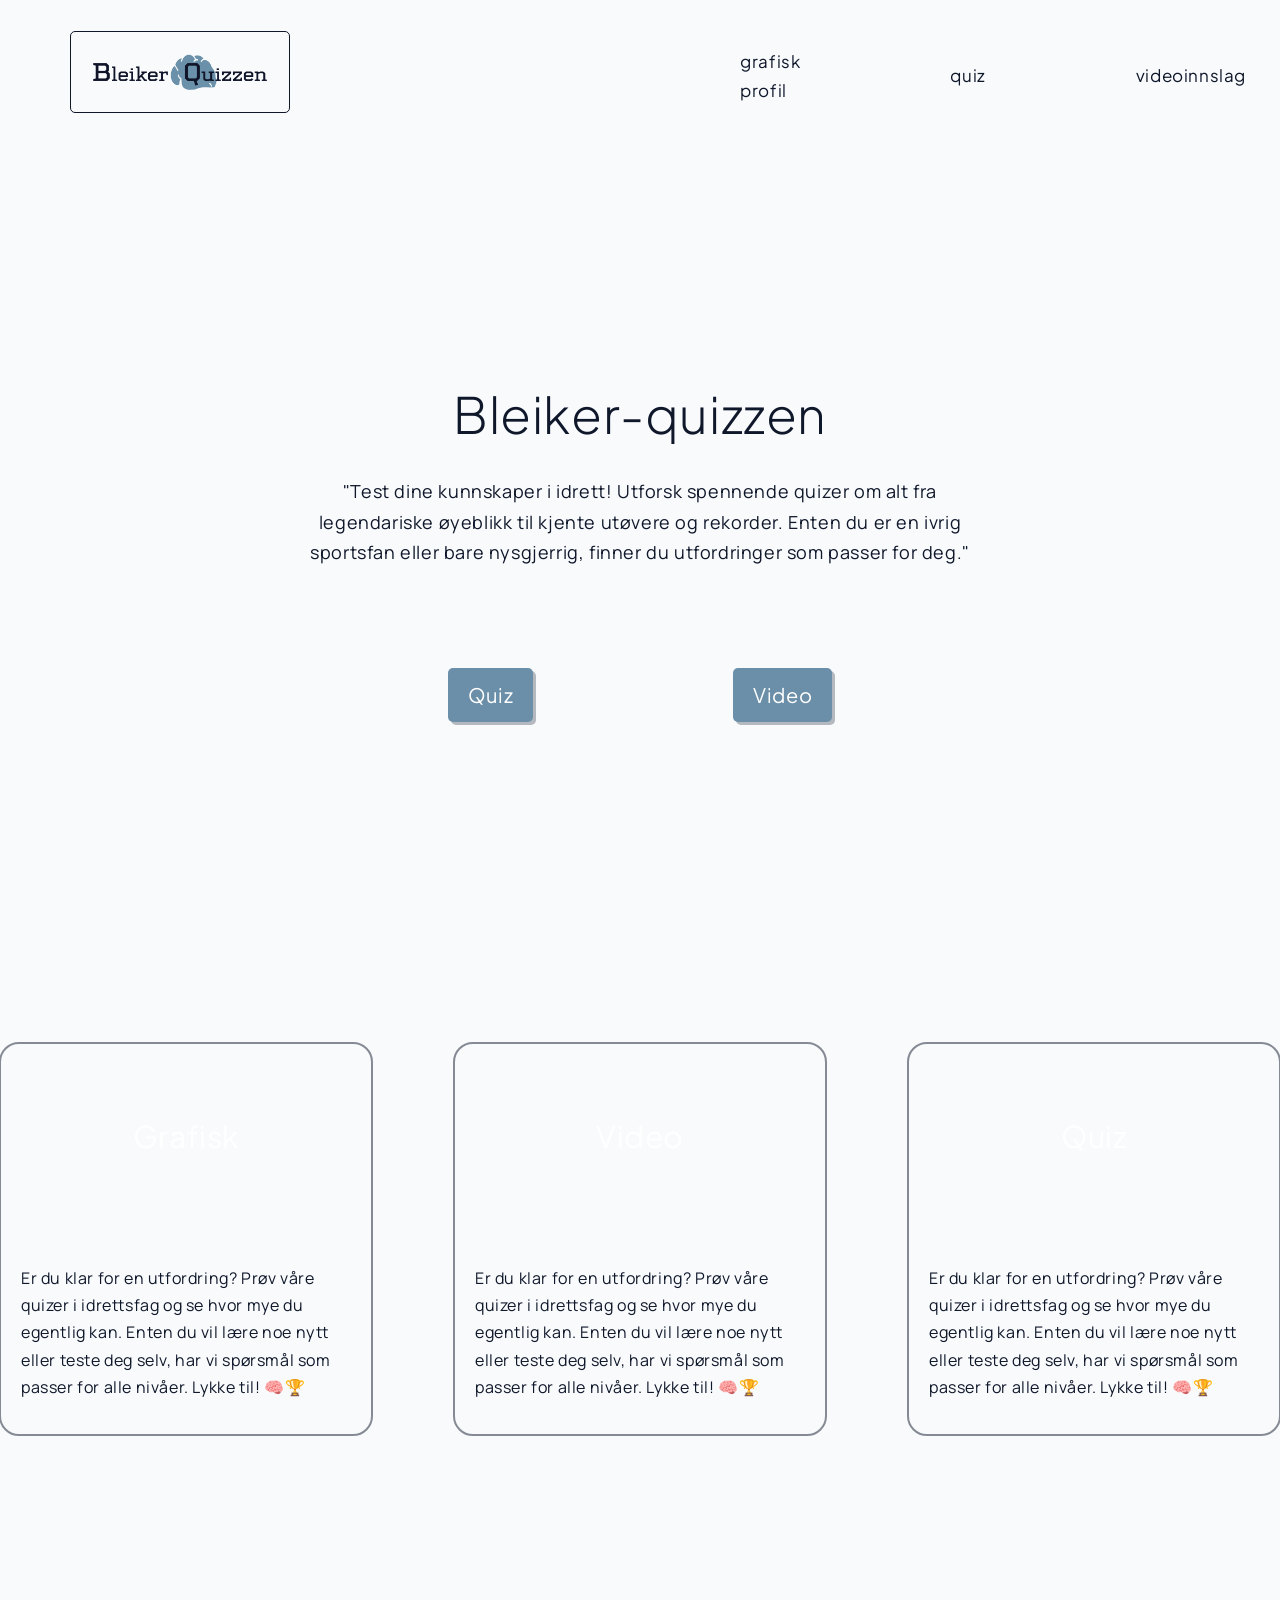
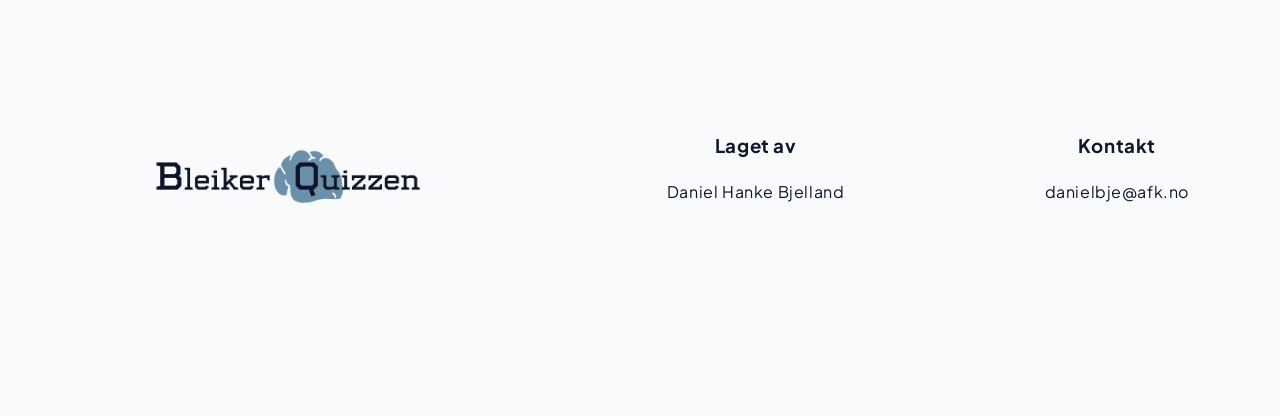
==== index.html @ eb02c9ad "Satt ogg grafisk-profil siden, og stylet den nødvendig. Jeg har også oppdatert img mappen, og lagt t" ====
<html lang="nb">
<head>
    <meta charset="UTF-8">
    <meta name="viewport" content="width=device-width, initial-scale=1.0">
    <title>Landingpage</title>
    <link rel="stylesheet" href="./css/main.css">
</head>
<body>

    <!-- nav bar start -->
    <nav>
        <ul>
            <li> <a href="./index.html"> <img id="nav_logo" src="./img/logo/3x/Vanlig@3x.png" alt="Logoen"> </a></li>
            <li><a href="./html/grafisk_profil.html">grafisk profil</a></li>
            <li><a href="./html/quiz.html">quiz</a></li>
            <li><a href="./html/videoinnslag.html">videoinnslag</a></li>
            <li><a href="./html/annonse.html">annonser</a></li>
        </ul>
    </nav>
    <!-- nav bar slutt -->
    

    <div class="ladning_wrapper_1">
        <h1 id="landing_overksrift">Bleiker-quizzen</h1>
        <h2 id="landing_ingress">"Test dine kunnskaper i idrett! Utforsk spennende quizer om alt fra legendariske øyeblikk til kjente utøvere og rekorder. Enten du er en ivrig sportsfan eller bare nysgjerrig, finner du utfordringer som passer for deg."</h2>
    </div>

    <div class="button_omradet">
        <a class="landing_button" >Quiz</a>
        <a class="landing_button" >Video</a>
    </div>

    <!-- section start -->
    <div class="section-wrapper1">
        <a href="./html/grafisk_profil.html">
            <div class="section-wrapper2">
                <div class="section-wrapper_video"> <p>Grafisk</p> </div>
                <div class="section-wrapper_text"><p>Er du klar for en utfordring? Prøv våre quizer i idrettsfag og se hvor mye du egentlig kan. Enten du vil lære noe nytt eller teste deg selv, har vi spørsmål som passer for alle nivåer. Lykke til! 🧠🏆</p></div>
                <!-- <a id="section-a" href="./html/quiz.html">Ta quizen!</a> -->
            </div>
        </a>

        <a href="./html/videoinnslag.html">
            <div class="section-wrapper2">
                <div class="section-wrapper_video"> <p>Video</p> </div>
                <div class="section-wrapper_text"><p>Er du klar for en utfordring? Prøv våre quizer i idrettsfag og se hvor mye du egentlig kan. Enten du vil lære noe nytt eller teste deg selv, har vi spørsmål som passer for alle nivåer. Lykke til! 🧠🏆</p></div>
                <!-- <a id="section-a" href="./html/quiz.html">Ta quizen!</a> -->
            </div>
        </a>

        <a href="./html/quiz.html">
            <div class="section-wrapper2">
                <div class="section-wrapper_video"> <p>Quiz</p> </div>
                <div class="section-wrapper_text"><p>Er du klar for en utfordring? Prøv våre quizer i idrettsfag og se hvor mye du egentlig kan. Enten du vil lære noe nytt eller teste deg selv, har vi spørsmål som passer for alle nivåer. Lykke til! 🧠🏆</p></div>
                <!-- <a id="section-a" href="./html/quiz.html">Ta quizen!</a> -->
            </div>
        </a>

    </div>
    <!-- section slutt -->


    <!-- foother start -->
    <footer>
        <div class="footer_logo"><img src="./img/logo/3x/Vanlig@3x.png" alt=""></div>
        <div class="footer_text-wrapper">
            <div class="footer_text">
                <h3 class="foother_label">Laget av</h3>
                <p class="foother_brødtekst">Daniel Hanke Bjelland</p>
            </div>
            <div class="footer_text">
                <h3 class="foother_label" >Kontakt</h3>
                <!-- <p>danielbje@afk.no</p> -->
                 <a class="foother_brødtekst" href="mailto:danielbje@afk.no">danielbje@afk.no</a>
            </div>
        </div>
    </footer>
    <!-- foother slutt -->

</body>
</html>
---- css/main.css ----
body{
    margin: 0px;
    background-color: #F8FAFC;
    color: #0F172A;
    font-family: manrope;
    letter-spacing: 0.6px;
    line-height: 1.7;
    font-weight: 400;
}

a {
    text-decoration: none;
    color: #0F172A;
}

/* Nav bar start */
nav {
    width: 100%;
    /* padding-left: 70px; */
    padding: 15px 0px 15px 70px;
    font-family:Plus_Jakarta_Sans;
    box-sizing: border-box;
}

nav ul {
    padding: 0px;
    list-style: none;
    display: flex;
    align-items: center; 
    gap: 150px;
}

nav ul li a {
    text-decoration: none;
    color: #0F172A;
    font-size: 17px;
}

#nav_logo {
    margin-right: 300px;
    height: 60px;
    padding: 10px;
    border: 1px solid #0F172A;
    border-radius: 5px;
}
/* Nav bar slutt */


/* Landingpage start */
#landing_overksrift {
    font-family: Plus_Jakarta_Sans;
    font-size: 50px;
    font-weight: 300;
    margin: 0px 0px 20px 0px;    
    /* color: #0F172A; */
}

.ladning_wrapper_1 {
    width: 100%;
    display: flex;
    justify-content: center;
    align-items: center;
    margin-top: 220px;
    flex-direction: column;
}

#landing_ingress {
    max-width: 700px;
    display: flex;
    justify-content: center;
    font-size: 18px;
    margin: 0px;
    text-align: center;
    line-height: 1.5;
    font-family: manrope;
    letter-spacing: 0.6px;
    line-height: 1.7;
    font-weight: 400;
}

.button_omradet{
    width: 100%;
    display: flex;
    justify-content: center;
    gap: 200px;
    margin-top: 100px;
}

.landing_button {
    /* background-color: #9F1239; */
    background-color: #6B8FA8;
    font-size: 20px;
    border: 0px;
    padding: 10px 20px;
    border-radius: 5px;
    color: white;
    box-shadow: 3px 3px #0f172a4a;
    cursor: pointer;
    font-family: Plus_Jakarta_Sans;
    /* font-weight: 400; */
}

#laning_pil {
    position: absolute;

}

.section-wrapper1 {
    width: 100%;
    display: flex;
    justify-content: center;
    margin-top: 320px;
    gap: 80px;
}

.section-wrapper2 {
    /* background-color: rgba(255, 255, 0, 0.425); */
    width: 370px;
    height: 370px;
    border: 2px solid #0f172a7e;
    border-radius: 20px;
    padding-bottom: 20px;
}

.section-wrapper_video {
    background-image: url("https://evofitness.no/wp-content/uploads/2023/11/F411F28C-8081-4F5B-943C-420838EF9522_1_201_a-768x512.jpeg");
    background-size: cover;
    display: flex;
    justify-content: center;
    align-items: center;
    width: 100%;
    height: 50%;
    border-top-left-radius: 20px;
    border-top-right-radius: 20px;
    color: white;
    font-size: 30px;
    font-family: Plus_Jakarta_Sans;
    /* font-weight: 400; */
}

.section-wrapper_text {
    padding: 20px;
}

#section-video {
    width: 100%;
    border-top-left-radius: 20px;
    border-top-right-radius: 20px;
}

#section-a {
    text-decoration: none;
    display: flex;
    width: 60%;
    justify-content: center;
    justify-self: center;
    background-color: #6B8FA8;
    color: white;
    font-size: 20px;
    padding: 5px 0px;
    border-radius: 2px;
}
/* Landingpage slutt */


/* Footer start */
footer {
    margin-top: 100px;
    width: 100%;
    /* height: 500px; */
    height: 480px;
    display: flex;
    font-family: Plus_Jakarta_Sans;
}

.footer_logo {
    width: 45%;
    display: flex;
    justify-content: center;
    align-items: center;
}

.footer_logo img {
    width: 300px;
}

.footer_text-wrapper {
    width: 55%;
    display: flex;
    justify-content: center;
    align-items: center;
    gap: 200px;
}

.footer_text {
    display: flex;
    flex-direction: column;
    align-items: center;
}

.foother_label {
    margin: 0px;
    /* font-weight: 500; */
}

.foother_brødtekst {
    margin: 16px 0px;
    font-weight: 400;
}
/* Footer slutt */

/* Quiz page start */
.page_wrapper_1{
    width: 100%;
    height: 576px;
    display: flex;
    flex-direction: column;
    align-items: center;
    margin-top: 80px;
}

#quiz-registrer_wrapper1, .quiz-omradet_wrapper {
    padding: 20px;
    border: 2px solid rgba(0, 0, 0, 0.3);
    border-radius: 20px;
}

#quiz-registrer_wrapper1 {
    display: flex;
    align-items: center;
    /* flex-direction: column; */
    /* font-size: 30px; */
    /* row-gap: 20px; */
    gap: 20px;
}


#label_navn {
    font-size: 20px;
}

#input_navn {
    width: 200px;
    height: 50px;
    border: 1px solid #0F172A;
    border-radius: 5px;
}

#register_button {
    /* margin-left: 40px; */
    background-color: #6B8FA8;
    font-size: 20px;
    border: 0px;
    padding: 10px 20px;
    border-radius: 5px;
    color: white;
    box-shadow: 3px 3px #0f172a4a;
    cursor: pointer;
    font-family: Plus_Jakarta_Sans;
}

.quiz-omradet_wrapper {
    width: 700px;
    /* background-color: rgba(0, 0, 255, 0.347); */
    /* display: flex; */
    /* align-items: center; */
    justify-content: center;
    display: none;
    /* border: 1px solid black; */
}

#quiz-omradet {
    display: flex;
    flex-direction: column;
    align-items: center;
    justify-content: center;
}

#sprøsmål {
    font-weight: 200;
}

#quiz_buttonOmradet {
    /* display: flex; */
    /* width: 100%; */
    /* height: 100%; */
    /* flex-direction: column; */
    /* gap: 20px; */
    display: grid;
    /* grid-template-columns: 1fr 1fr; */
    grid-template-columns: 300px 300px; /* fast bredde */
    grid-auto-rows: 1fr;
    gap: 20px;
    justify-content: center; /* sentrer grid */
}

#quiz_buttonOmradet button {
    width: 100%;
    height: 100%;
    background-color: #6B8FA8;
    color: #F8FAFC;
    font-family: manrope;
    font-size: 20px;
    font-weight: 400;
    border: none;
    padding: 10px 30px;
    border-radius: 5px;
}

.svar_riktig {
    background-color: green !important;
}

.svar_feil {
    background-color: red !important;
}

.nesteKnapp {
    background-color: #6B8FA8;
    color: #F8FAFC;
    font-family: manrope;
    font-size: 20px;
    font-weight: 400;
    border: none;
    padding: 10px 30px;
    border-radius: 5px;
}

#sammendrag {
    display: none;
    flex-direction: column;
}
/* Quiz page slutt */


/* Grafisk profil page start */
.grafisk_profil_wrappee_1 {
    width: 100%;
    display: flex;
    flex-direction: column;
    align-items: center;
    margin-top: 80px;
}

#grafisk_intro {
    margin: 0px;
}

.designmanual_wrapper {
    width: 100%;
    display: flex;
    flex-direction: column;
    align-items: center;
    row-gap: 200px;
    margin-top: 250px;
}

.designmanual_wrapper2 {
    /* height: 60px; */
    width: 80%;
    /* background-color: rgba(0, 0, 255, 0.397); */
    display: flex;
}

.designmanual_tema {
    width: 20%;
    /* height: 100%; */
    /* background-color: green; */
    display: flex;
    align-items: center;
    justify-content: center;
}

.designmanual_innhold {
    width: 75%;
    display: flex;
    justify-content: space-evenly;
}

.font_tekst {
    display: flex;
    flex-direction: column;
    align-items: center;
}

.font_tekst p{
    margin: 0px;
}

#font_logo {
    font-family: Centrifuge;
    font-size: 23px;
    font-weight: 500;
}

#font_plus_jakarta_sans {
    font-family: Plus_Jakarta_Sans;
    font-size: 23px;
    font-weight: 500;
}

#font_manrope {
    font-size: 23px;
    font-weight: 500;
}

.farger {
    /* width: 40px; */
    display: flex;
    flex-direction: column;
    row-gap: 10px;
    align-items: center;
}

#farge_1 {
    background-color: #F8FAFC;
    border: 1px dashed black;
    width: 100px;
    height: 100px;
}

#farge_2 {
    background-color: #0F172A;
    width: 100px;
    height: 100px;
}

#farge_3 {
    background-color: #6B8FA8;
    width: 100px;
    height: 100px;
}

.farger_tekst {
    display: flex;
    flex-direction: column;
    align-items: center;
}

.farger_tekst p {
    margin: 0px;
}

#logo_vanlig {
    width: 200px;
    height: 70px;
    background-image: url(../img/logo/1x/Vanlig.png);
    background-size: contain;
    background-position: center;
    background-repeat: no-repeat;
}

#logo_skisse {
    width: 200px;
    height: 70px;
    background-image: url(../img/logo/skisse.png);
    background-size: contain;
    background-position: center;
    background-repeat: no-repeat;
}

#logo_lys_bakgrunnd {
    width: 200px;
    height: 70px;
    background-color: white;
    background-image: url(../img/logo/1x/Lys\ bakgrunn.png);
    background-size: contain;
    background-position: center;
    background-repeat: no-repeat;
}

#logo_mørk_bakgrunnd {
    width: 200px;
    height: 70px;
    background-color: black;
    background-image: url(../img/logo/1x/Mørk\ bakgrunn.png);
    background-size: contain;
    background-position: center;
    background-repeat: no-repeat;
}

.logoer_tekst {
    display: flex;
    justify-content: center;
}

.logoer_tekst p {
    margin: 0px;
}

#designmanual_pdf {
    width: 700px;

}
/* Grafisk profil page slutt */

/* Fonter start */
@font-face {
    font-family: mukta-medium;
    src: url(../font/mukta/Mukta-Medium.ttf);
}

@font-face {
    font-family: exo_2;
    src: url(../font/exo_2/static/Exo2-Thin.ttf);
}

@font-face {
    font-family: Plus_Jakarta_Sans;
    src: url(../font/Plus_Jakarta_Sans/PlusJakartaSans-VariableFont_wght.ttf);
}

@font-face {
    font-family: inter;
    src: url(../font/Inter/Inter-VariableFont_opsz\,wght.ttf);
}

@font-face {
    font-family: manrope;
    src: url(../font/Manrope/Manrope-VariableFont_wght.ttf);
}
/* Fonter slutt */
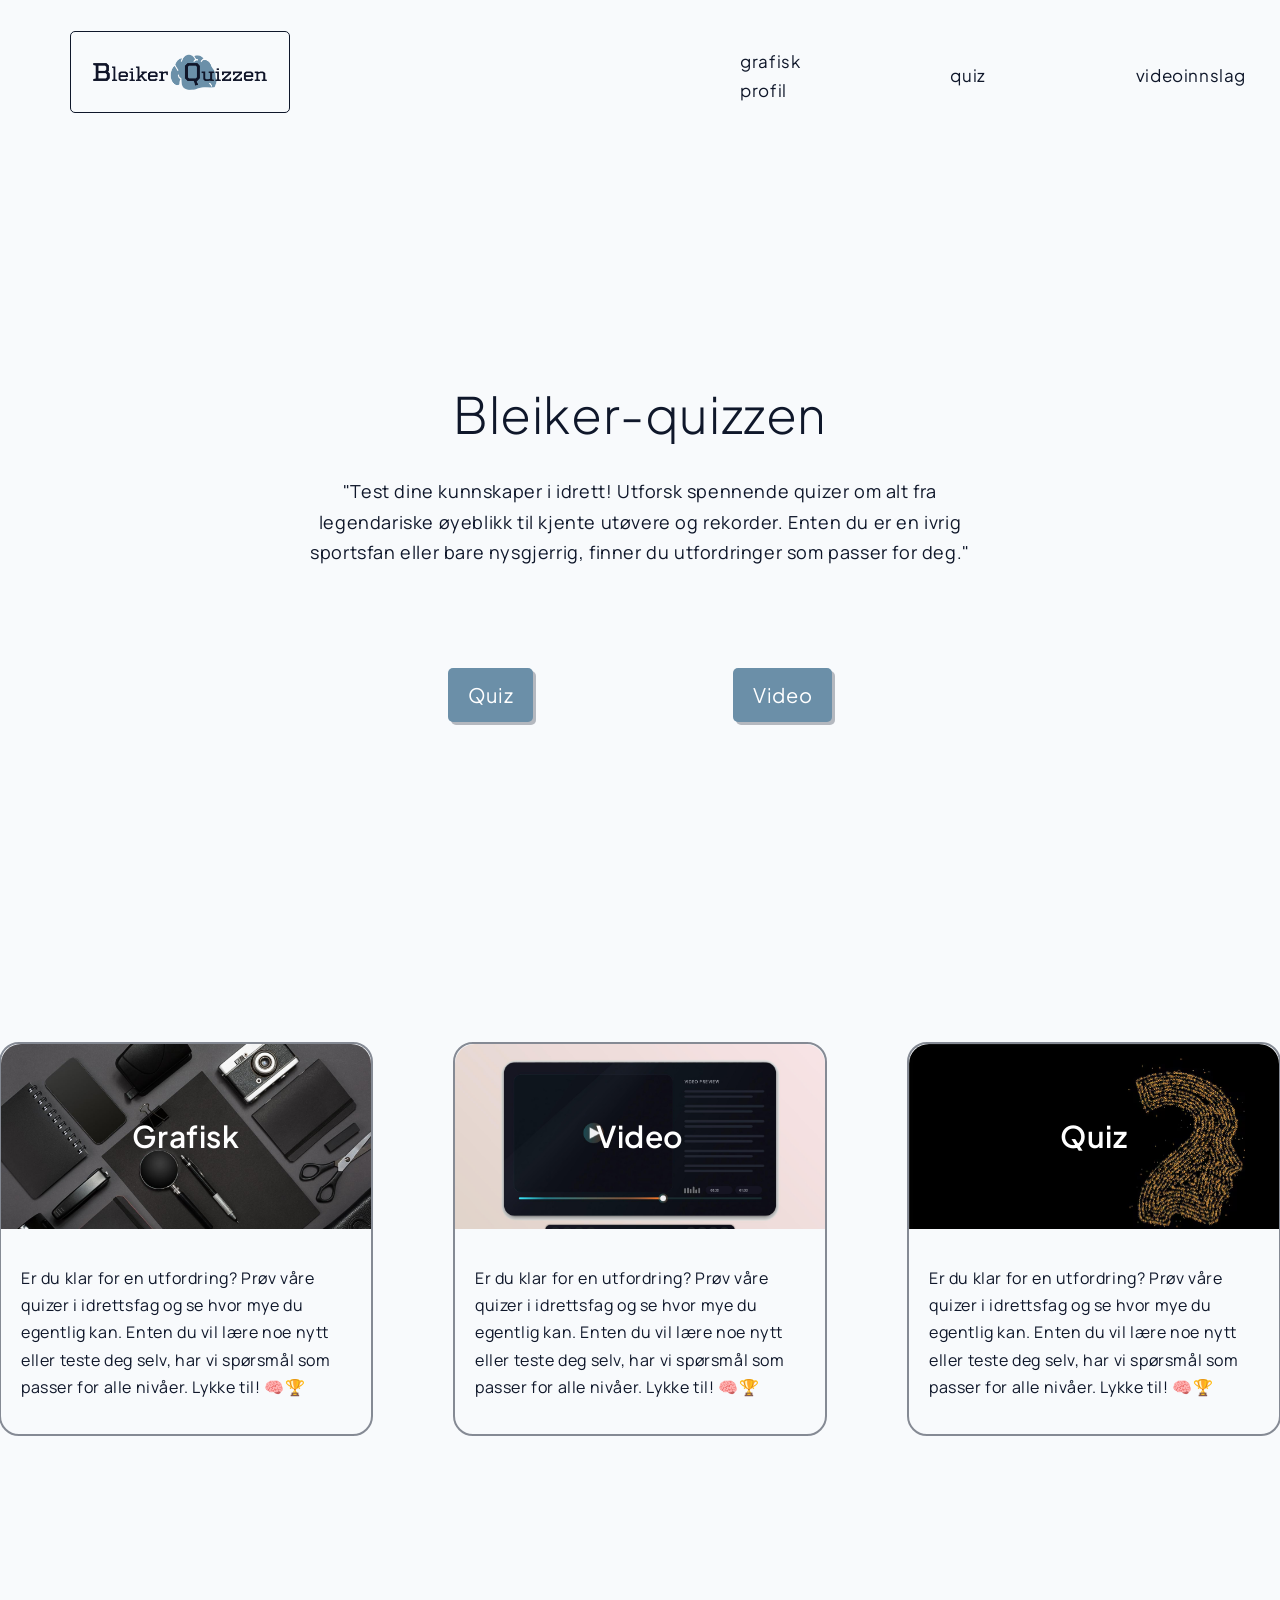
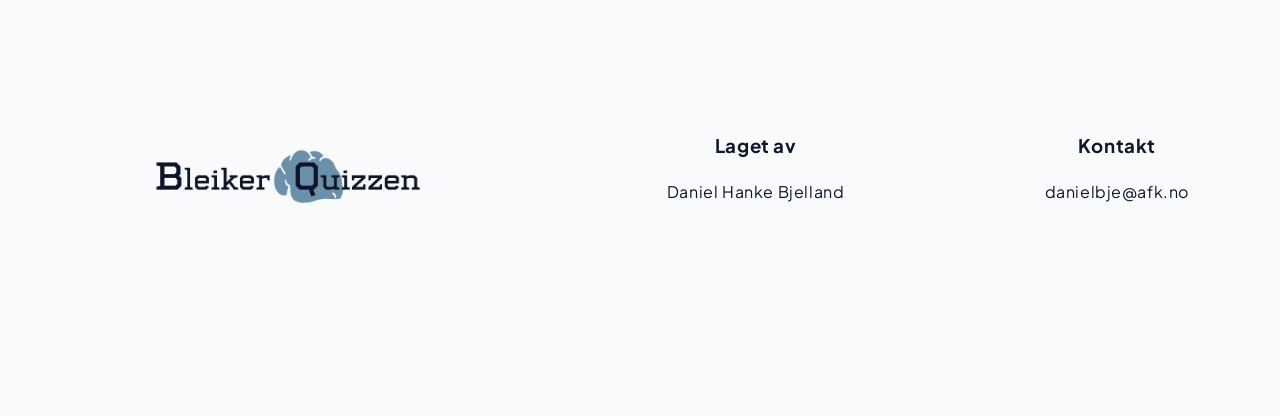
==== commit fc7b999f: "Lag til flere illustrasojonbilder i img mappen, og oppdatert bakgrundsbildene på de forksjellige sec" ====
--- a/index.html
+++ b/index.html
@@ -34,7 +34,7 @@
     <div class="section-wrapper1">
         <a href="./html/grafisk_profil.html">
             <div class="section-wrapper2">
-                <div class="section-wrapper_video"> <p>Grafisk</p> </div>
+                <div id="section-wrapper_grafisk"> <p>Grafisk</p> </div>
                 <div class="section-wrapper_text"><p>Er du klar for en utfordring? Prøv våre quizer i idrettsfag og se hvor mye du egentlig kan. Enten du vil lære noe nytt eller teste deg selv, har vi spørsmål som passer for alle nivåer. Lykke til! 🧠🏆</p></div>
                 <!-- <a id="section-a" href="./html/quiz.html">Ta quizen!</a> -->
             </div>
@@ -42,7 +42,7 @@
 
         <a href="./html/videoinnslag.html">
             <div class="section-wrapper2">
-                <div class="section-wrapper_video"> <p>Video</p> </div>
+                <div id="section-wrapper_video"> <p>Video</p> </div>
                 <div class="section-wrapper_text"><p>Er du klar for en utfordring? Prøv våre quizer i idrettsfag og se hvor mye du egentlig kan. Enten du vil lære noe nytt eller teste deg selv, har vi spørsmål som passer for alle nivåer. Lykke til! 🧠🏆</p></div>
                 <!-- <a id="section-a" href="./html/quiz.html">Ta quizen!</a> -->
             </div>
@@ -50,7 +50,7 @@
 
         <a href="./html/quiz.html">
             <div class="section-wrapper2">
-                <div class="section-wrapper_video"> <p>Quiz</p> </div>
+                <div id="section-wrapper_quiz"> <p>Quiz</p> </div>
                 <div class="section-wrapper_text"><p>Er du klar for en utfordring? Prøv våre quizer i idrettsfag og se hvor mye du egentlig kan. Enten du vil lære noe nytt eller teste deg selv, har vi spørsmål som passer for alle nivåer. Lykke til! 🧠🏆</p></div>
                 <!-- <a id="section-a" href="./html/quiz.html">Ta quizen!</a> -->
             </div>
--- a/css/main.css
+++ b/css/main.css
@@ -122,8 +122,8 @@
     padding-bottom: 20px;
 }
 
-.section-wrapper_video {
-    background-image: url("https://evofitness.no/wp-content/uploads/2023/11/F411F28C-8081-4F5B-943C-420838EF9522_1_201_a-768x512.jpeg");
+#section-wrapper_grafisk {
+    background-image: url("../img/grafisk-profil_illustrasjon.jpeg");
     background-size: cover;
     display: flex;
     justify-content: center;
@@ -135,7 +135,39 @@
     color: white;
     font-size: 30px;
     font-family: Plus_Jakarta_Sans;
-    /* font-weight: 400; */
+    font-weight: 600;
+}
+
+#section-wrapper_video {
+    background-image: url("../img/video_illustrasjon.jpeg");
+    background-size: cover;
+    display: flex;
+    justify-content: center;
+    align-items: center;
+    width: 100%;
+    height: 50%;
+    border-top-left-radius: 20px;
+    border-top-right-radius: 20px;
+    color: white;
+    font-size: 30px;
+    font-family: Plus_Jakarta_Sans;
+    font-weight: 600;
+}
+
+#section-wrapper_quiz {
+    background-image: url("../img/quiz_illustrasjon.avif");
+    background-size: cover;
+    display: flex;
+    justify-content: center;
+    align-items: center;
+    width: 100%;
+    height: 50%;
+    border-top-left-radius: 20px;
+    border-top-right-radius: 20px;
+    color: white;
+    font-size: 30px;
+    font-family: Plus_Jakarta_Sans;
+    font-weight: 600;
 }
 
 .section-wrapper_text {
@@ -494,6 +526,65 @@
 }
 /* Grafisk profil page slutt */
 
+
+/* Videoinnslag page start */
+.videoinnslag_wrapper_1 {
+    width: 100%;
+    display: flex;
+    flex-direction: column;
+    align-items: center;
+    margin-top: 80px;
+}
+
+#videoinnslag_intro {
+    margin: 0px;
+}
+
+.video-wrapper2 {
+    width: 100%;
+    display: flex;
+    justify-content: center;
+    margin-top: 180px;
+    gap: 80px;
+}
+
+.video-wrapper3 {
+    /* background-color: rgba(255, 255, 0, 0.425); */
+    width: 370px;
+    /* height: 370px; */
+    border: 2px solid #0f172a7e;
+    border-radius: 20px;
+    padding-bottom: 20px;
+}
+
+.video-wrapper_video {
+    /* background-image: url("https://evofitness.no/wp-content/uploads/2023/11/F411F28C-8081-4F5B-943C-420838EF9522_1_201_a-768x512.jpeg");
+    background-size: cover; */
+    /* display: flex;
+    justify-content: center;
+    align-items: center;
+    width: 100%;
+    height: 50%;
+    border-top-left-radius: 20px;
+    border-top-right-radius: 20px;
+    color: white;
+    font-size: 30px;
+    font-family: Plus_Jakarta_Sans; */
+    /* font-weight: 400; */
+    /* width: 100%; */
+}
+
+.video-wrapper_text {
+    padding: 20px;
+}
+
+#video-video {
+    width: 100%;
+    border-top-left-radius: 20px;
+    border-top-right-radius: 20px;
+}
+/* Videoinnslag page slutt */
+
 /* Fonter start */
 @font-face {
     font-family: mukta-medium;
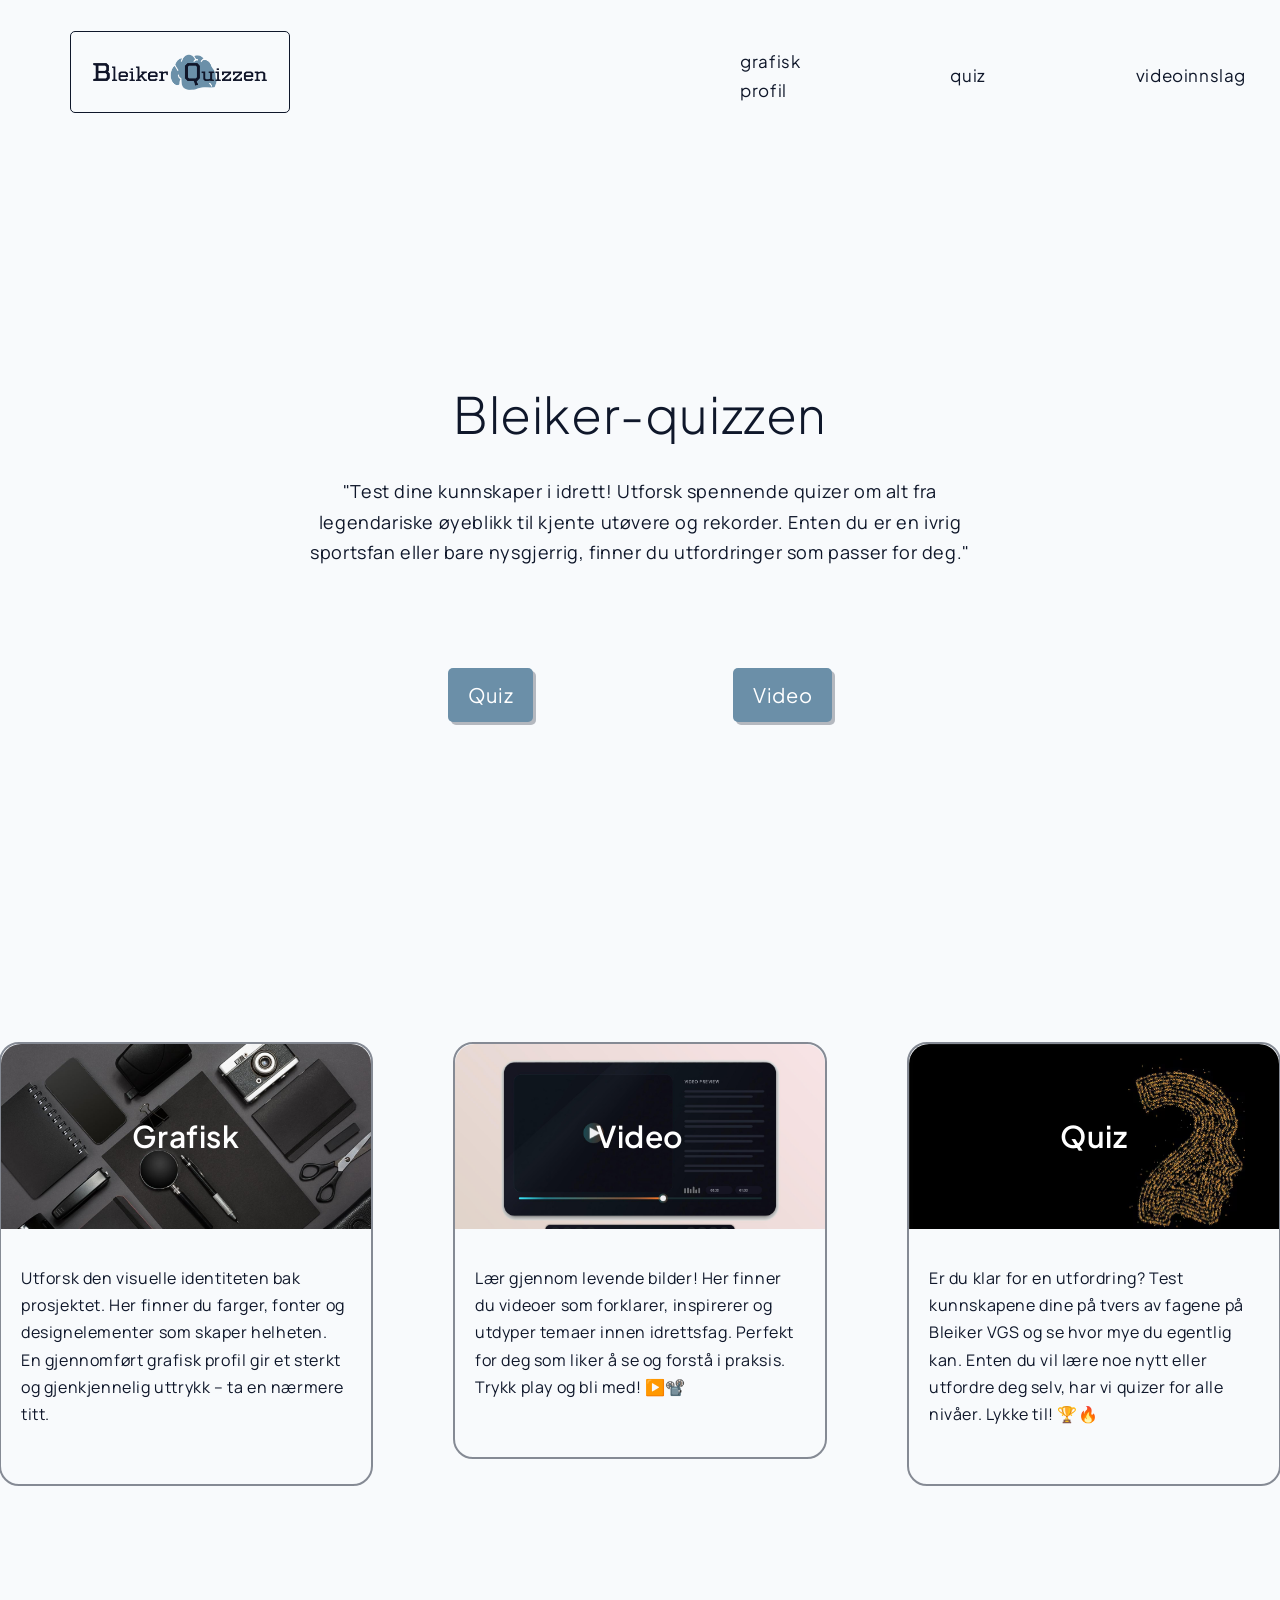
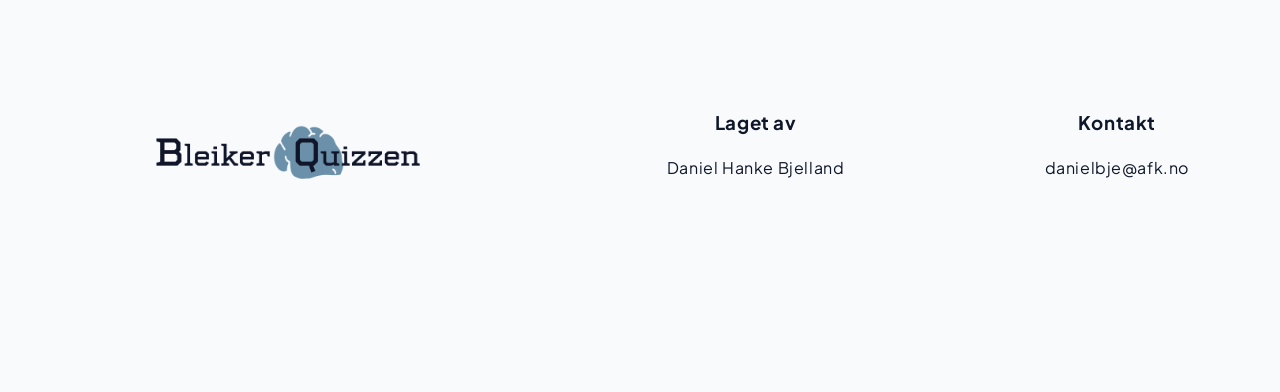
==== commit 3a808c51: "Fikset tekseten på secionen og styldet de rikig på landingpagen." ====
--- a/index.html
+++ b/index.html
@@ -35,7 +35,7 @@
         <a href="./html/grafisk_profil.html">
             <div class="section-wrapper2">
                 <div id="section-wrapper_grafisk"> <p>Grafisk</p> </div>
-                <div class="section-wrapper_text"><p>Er du klar for en utfordring? Prøv våre quizer i idrettsfag og se hvor mye du egentlig kan. Enten du vil lære noe nytt eller teste deg selv, har vi spørsmål som passer for alle nivåer. Lykke til! 🧠🏆</p></div>
+                <div class="section-wrapper_text"><p>Utforsk den visuelle identiteten bak prosjektet. Her finner du farger, fonter og designelementer som skaper helheten. En gjennomført grafisk profil gir et sterkt og gjenkjennelig uttrykk – ta en nærmere titt.</p></div>
                 <!-- <a id="section-a" href="./html/quiz.html">Ta quizen!</a> -->
             </div>
         </a>
@@ -43,7 +43,7 @@
         <a href="./html/videoinnslag.html">
             <div class="section-wrapper2">
                 <div id="section-wrapper_video"> <p>Video</p> </div>
-                <div class="section-wrapper_text"><p>Er du klar for en utfordring? Prøv våre quizer i idrettsfag og se hvor mye du egentlig kan. Enten du vil lære noe nytt eller teste deg selv, har vi spørsmål som passer for alle nivåer. Lykke til! 🧠🏆</p></div>
+                <div class="section-wrapper_text"><p>Lær gjennom levende bilder! Her finner du videoer som forklarer, inspirerer og utdyper temaer innen idrettsfag. Perfekt for deg som liker å se og forstå i praksis. Trykk play og bli med! ▶️📽️</p></div>
                 <!-- <a id="section-a" href="./html/quiz.html">Ta quizen!</a> -->
             </div>
         </a>
@@ -51,7 +51,7 @@
         <a href="./html/quiz.html">
             <div class="section-wrapper2">
                 <div id="section-wrapper_quiz"> <p>Quiz</p> </div>
-                <div class="section-wrapper_text"><p>Er du klar for en utfordring? Prøv våre quizer i idrettsfag og se hvor mye du egentlig kan. Enten du vil lære noe nytt eller teste deg selv, har vi spørsmål som passer for alle nivåer. Lykke til! 🧠🏆</p></div>
+                <div class="section-wrapper_text"><p>Er du klar for en utfordring? Test kunnskapene dine på tvers av fagene på Bleiker VGS og se hvor mye du egentlig kan. Enten du vil lære noe nytt eller utfordre deg selv, har vi quizer for alle nivåer. Lykke til! 🏆🔥</p></div>
                 <!-- <a id="section-a" href="./html/quiz.html">Ta quizen!</a> -->
             </div>
         </a>
--- a/css/main.css
+++ b/css/main.css
@@ -116,7 +116,7 @@
 .section-wrapper2 {
     /* background-color: rgba(255, 255, 0, 0.425); */
     width: 370px;
-    height: 370px;
+    /* height: 370px; */
     border: 2px solid #0f172a7e;
     border-radius: 20px;
     padding-bottom: 20px;
@@ -174,10 +174,8 @@
     padding: 20px;
 }
 
-#section-video {
-    width: 100%;
-    border-top-left-radius: 20px;
-    border-top-right-radius: 20px;
+.section-wrapper_text {
+    padding: 20px;
 }
 
 #section-a {
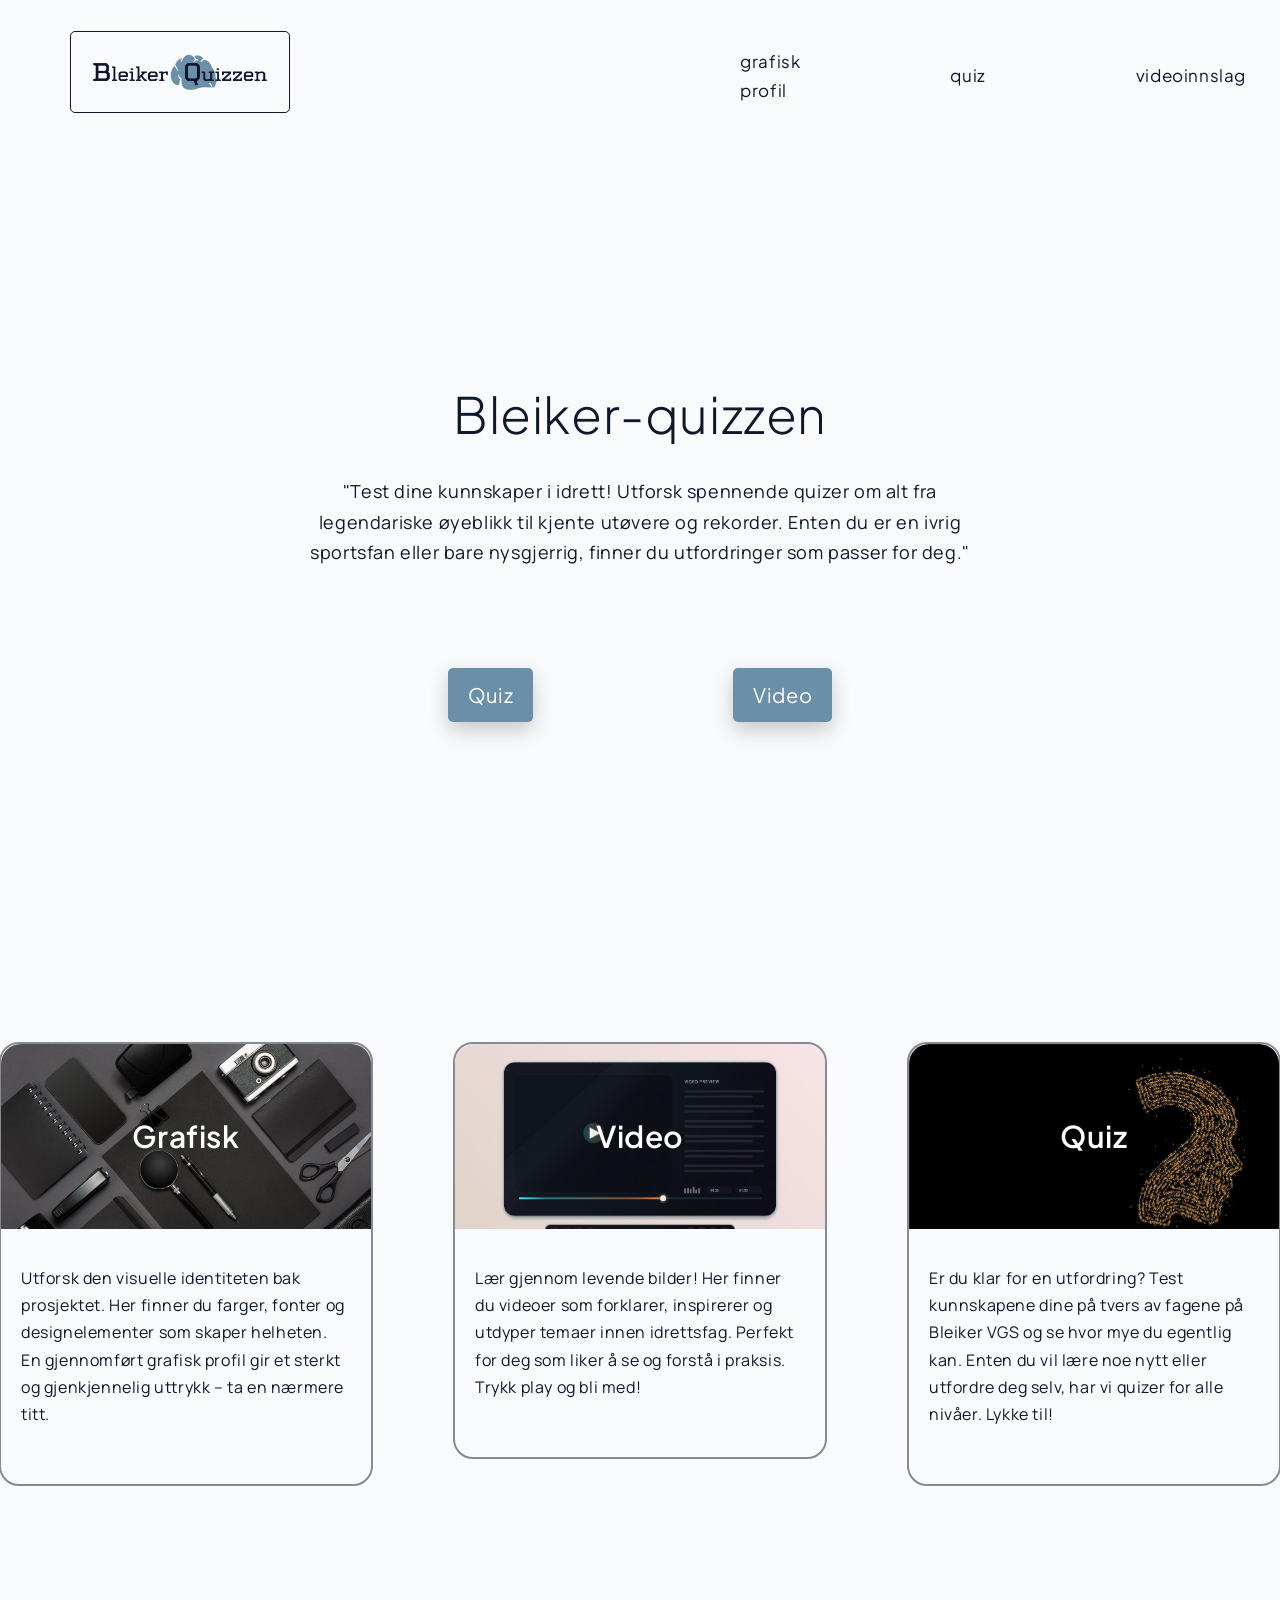
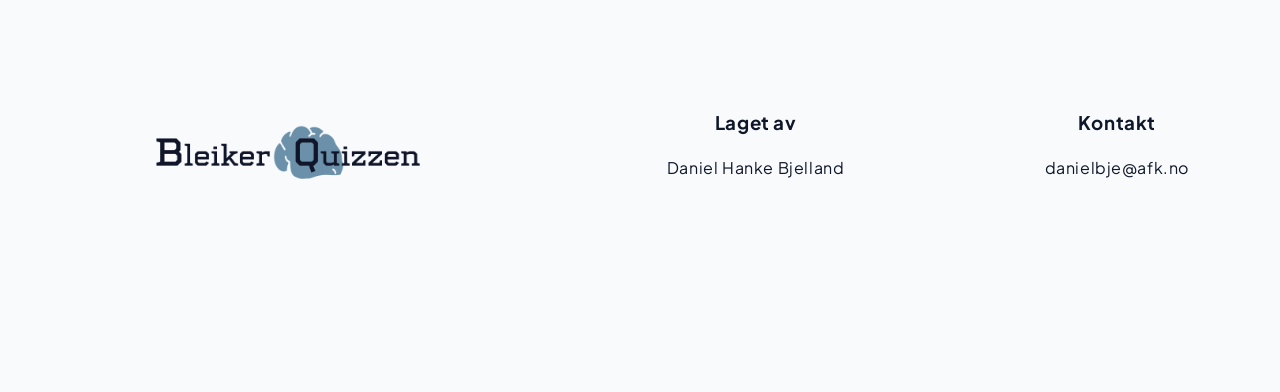
==== commit 738fb971: "Fjernet ikoner og emojier på landing page." ====
--- a/index.html
+++ b/index.html
@@ -26,8 +26,8 @@
     </div>
 
     <div class="button_omradet">
-        <a class="landing_button" >Quiz</a>
-        <a class="landing_button" >Video</a>
+        <a href="./html/quiz.html" class="landing_button" >Quiz</a>
+        <a href="./html/videoinnslag.html" class="landing_button" >Video</a>
     </div>
 
     <!-- section start -->
@@ -43,7 +43,7 @@
         <a href="./html/videoinnslag.html">
             <div class="section-wrapper2">
                 <div id="section-wrapper_video"> <p>Video</p> </div>
-                <div class="section-wrapper_text"><p>Lær gjennom levende bilder! Her finner du videoer som forklarer, inspirerer og utdyper temaer innen idrettsfag. Perfekt for deg som liker å se og forstå i praksis. Trykk play og bli med! ▶️📽️</p></div>
+                <div class="section-wrapper_text"><p>Lær gjennom levende bilder! Her finner du videoer som forklarer, inspirerer og utdyper temaer innen idrettsfag. Perfekt for deg som liker å se og forstå i praksis. Trykk play og bli med!</p></div>
                 <!-- <a id="section-a" href="./html/quiz.html">Ta quizen!</a> -->
             </div>
         </a>
@@ -51,7 +51,7 @@
         <a href="./html/quiz.html">
             <div class="section-wrapper2">
                 <div id="section-wrapper_quiz"> <p>Quiz</p> </div>
-                <div class="section-wrapper_text"><p>Er du klar for en utfordring? Test kunnskapene dine på tvers av fagene på Bleiker VGS og se hvor mye du egentlig kan. Enten du vil lære noe nytt eller utfordre deg selv, har vi quizer for alle nivåer. Lykke til! 🏆🔥</p></div>
+                <div class="section-wrapper_text"><p>Er du klar for en utfordring? Test kunnskapene dine på tvers av fagene på Bleiker VGS og se hvor mye du egentlig kan. Enten du vil lære noe nytt eller utfordre deg selv, har vi quizer for alle nivåer. Lykke til!</p></div>
                 <!-- <a id="section-a" href="./html/quiz.html">Ta quizen!</a> -->
             </div>
         </a>
--- a/css/main.css
+++ b/css/main.css
@@ -8,10 +8,6 @@
     font-weight: 400;
 }
 
-a {
-    text-decoration: none;
-    color: #0F172A;
-}
 
 /* Nav bar start */
 nav {
@@ -46,6 +42,43 @@
 /* Nav bar slutt */
 
 
+/* Felles sider start */
+a {
+    text-decoration: none;
+    color: #0F172A;
+}
+
+button, .landing_button {
+  transition: transform 0.3s ease;
+}
+
+#underside_intro {
+    margin: 0px;
+}
+
+.annonser_wrapper_1, .grafisk_profil_wrapper_1, .videoinnslag_wrapper_1, .ladning_wrapper_1, .quiz_wrapper_1 {
+    width: 100%;
+    display: flex;
+    flex-direction: column;
+    align-items: center;
+    margin-top: 80px;
+}
+
+.video-wrapper3, .section-wrapper2 {
+    width: 370px;
+    border: 2px solid #0f172a7e;
+    border-radius: 20px;
+    padding-bottom: 20px;
+    transition: transform 0.3s ease;
+}
+
+.section-wrapper2:hover, button:hover, .landing_button:hover {
+    transform: scale(1.07);
+    box-shadow: 0 8px 20px rgba(0, 0, 0, 0.2);
+}
+/* Felles sider slutt */
+
+
 /* Landingpage start */
 #landing_overksrift {
     font-family: Plus_Jakarta_Sans;
@@ -56,12 +89,7 @@
 }
 
 .ladning_wrapper_1 {
-    width: 100%;
-    display: flex;
-    justify-content: center;
-    align-items: center;
     margin-top: 220px;
-    flex-direction: column;
 }
 
 #landing_ingress {
@@ -94,7 +122,8 @@
     padding: 10px 20px;
     border-radius: 5px;
     color: white;
-    box-shadow: 3px 3px #0f172a4a;
+    /* box-shadow: 3px 3px #0f172a4a; */
+    box-shadow: 0 8px 20px rgba(0, 0, 0, 0.2);
     cursor: pointer;
     font-family: Plus_Jakarta_Sans;
     /* font-weight: 400; */
@@ -111,15 +140,6 @@
     justify-content: center;
     margin-top: 320px;
     gap: 80px;
-}
-
-.section-wrapper2 {
-    /* background-color: rgba(255, 255, 0, 0.425); */
-    width: 370px;
-    /* height: 370px; */
-    border: 2px solid #0f172a7e;
-    border-radius: 20px;
-    padding-bottom: 20px;
 }
 
 #section-wrapper_grafisk {
@@ -240,13 +260,10 @@
 /* Footer slutt */
 
 /* Quiz page start */
-.page_wrapper_1{
-    width: 100%;
+.quiz_wrapper_1 {
+    position: relative;
+    z-index: 4;
     height: 576px;
-    display: flex;
-    flex-direction: column;
-    align-items: center;
-    margin-top: 80px;
 }
 
 #quiz-registrer_wrapper1, .quiz-omradet_wrapper {
@@ -335,6 +352,21 @@
     border: none;
     padding: 10px 30px;
     border-radius: 5px;
+    display: flex;
+    flex-direction: column;
+    align-items: center;
+    justify-content: center;
+}
+
+#quiz_buttonOmradet p {
+    margin: 0px;
+    padding: 10px 0px;
+}
+
+#buttonVideo {
+    width: 250px;
+    margin-top: 10px;
+    border-radius: 5px
 }
 
 .svar_riktig {
@@ -364,18 +396,6 @@
 
 
 /* Grafisk profil page start */
-.grafisk_profil_wrappee_1 {
-    width: 100%;
-    display: flex;
-    flex-direction: column;
-    align-items: center;
-    margin-top: 80px;
-}
-
-#grafisk_intro {
-    margin: 0px;
-}
-
 .designmanual_wrapper {
     width: 100%;
     display: flex;
@@ -392,6 +412,10 @@
     display: flex;
 }
 
+.designmanual_wrapper2 p {
+    margin: 0px;
+}
+
 .designmanual_tema {
     width: 20%;
     /* height: 100%; */
@@ -407,15 +431,11 @@
     justify-content: space-evenly;
 }
 
-.font_tekst {
-    display: flex;
-    flex-direction: column;
-    align-items: center;
-}
-
-.font_tekst p{
-    margin: 0px;
-}
+.font_tekst, .farger_tekst, .logoer_tekst {
+    display: flex;
+    flex-direction: column;
+    align-items: center;
+} 
 
 #font_logo {
     font-family: Centrifuge;
@@ -459,16 +479,6 @@
     background-color: #6B8FA8;
     width: 100px;
     height: 100px;
-}
-
-.farger_tekst {
-    display: flex;
-    flex-direction: column;
-    align-items: center;
-}
-
-.farger_tekst p {
-    margin: 0px;
 }
 
 #logo_vanlig {
@@ -509,15 +519,6 @@
     background-repeat: no-repeat;
 }
 
-.logoer_tekst {
-    display: flex;
-    justify-content: center;
-}
-
-.logoer_tekst p {
-    margin: 0px;
-}
-
 #designmanual_pdf {
     width: 700px;
 
@@ -526,18 +527,6 @@
 
 
 /* Videoinnslag page start */
-.videoinnslag_wrapper_1 {
-    width: 100%;
-    display: flex;
-    flex-direction: column;
-    align-items: center;
-    margin-top: 80px;
-}
-
-#videoinnslag_intro {
-    margin: 0px;
-}
-
 .video-wrapper2 {
     width: 100%;
     display: flex;
@@ -546,42 +535,40 @@
     gap: 80px;
 }
 
-.video-wrapper3 {
-    /* background-color: rgba(255, 255, 0, 0.425); */
-    width: 370px;
-    /* height: 370px; */
-    border: 2px solid #0f172a7e;
-    border-radius: 20px;
-    padding-bottom: 20px;
-}
-
-.video-wrapper_video {
-    /* background-image: url("https://evofitness.no/wp-content/uploads/2023/11/F411F28C-8081-4F5B-943C-420838EF9522_1_201_a-768x512.jpeg");
-    background-size: cover; */
-    /* display: flex;
-    justify-content: center;
-    align-items: center;
-    width: 100%;
-    height: 50%;
+.video-wrapper_text {
+    padding: 20px;
+}
+
+#video-video {
+    width: 100%;
     border-top-left-radius: 20px;
     border-top-right-radius: 20px;
-    color: white;
-    font-size: 30px;
-    font-family: Plus_Jakarta_Sans; */
-    /* font-weight: 400; */
-    /* width: 100%; */
-}
-
-.video-wrapper_text {
-    padding: 20px;
-}
-
-#video-video {
-    width: 100%;
-    border-top-left-radius: 20px;
-    border-top-right-radius: 20px;
 }
 /* Videoinnslag page slutt */
+
+
+/* Annonser page start */
+.annonser-wrapper2 {
+    width: 100%;
+    display: flex;
+    justify-content: center;
+    margin-top: 180px;
+    gap: 80px;
+}
+
+.annonser-wrapper3 {
+    width: 400px;
+    border-radius: 20px;
+    display: flex;
+}
+
+#annonser-wrapper3-innhold{
+    width: 100%;
+    aspect-ratio: 9 / 16;
+    border-radius: 20px;
+}
+/* Annonser page slutt */
+
 
 /* Fonter start */
 @font-face {
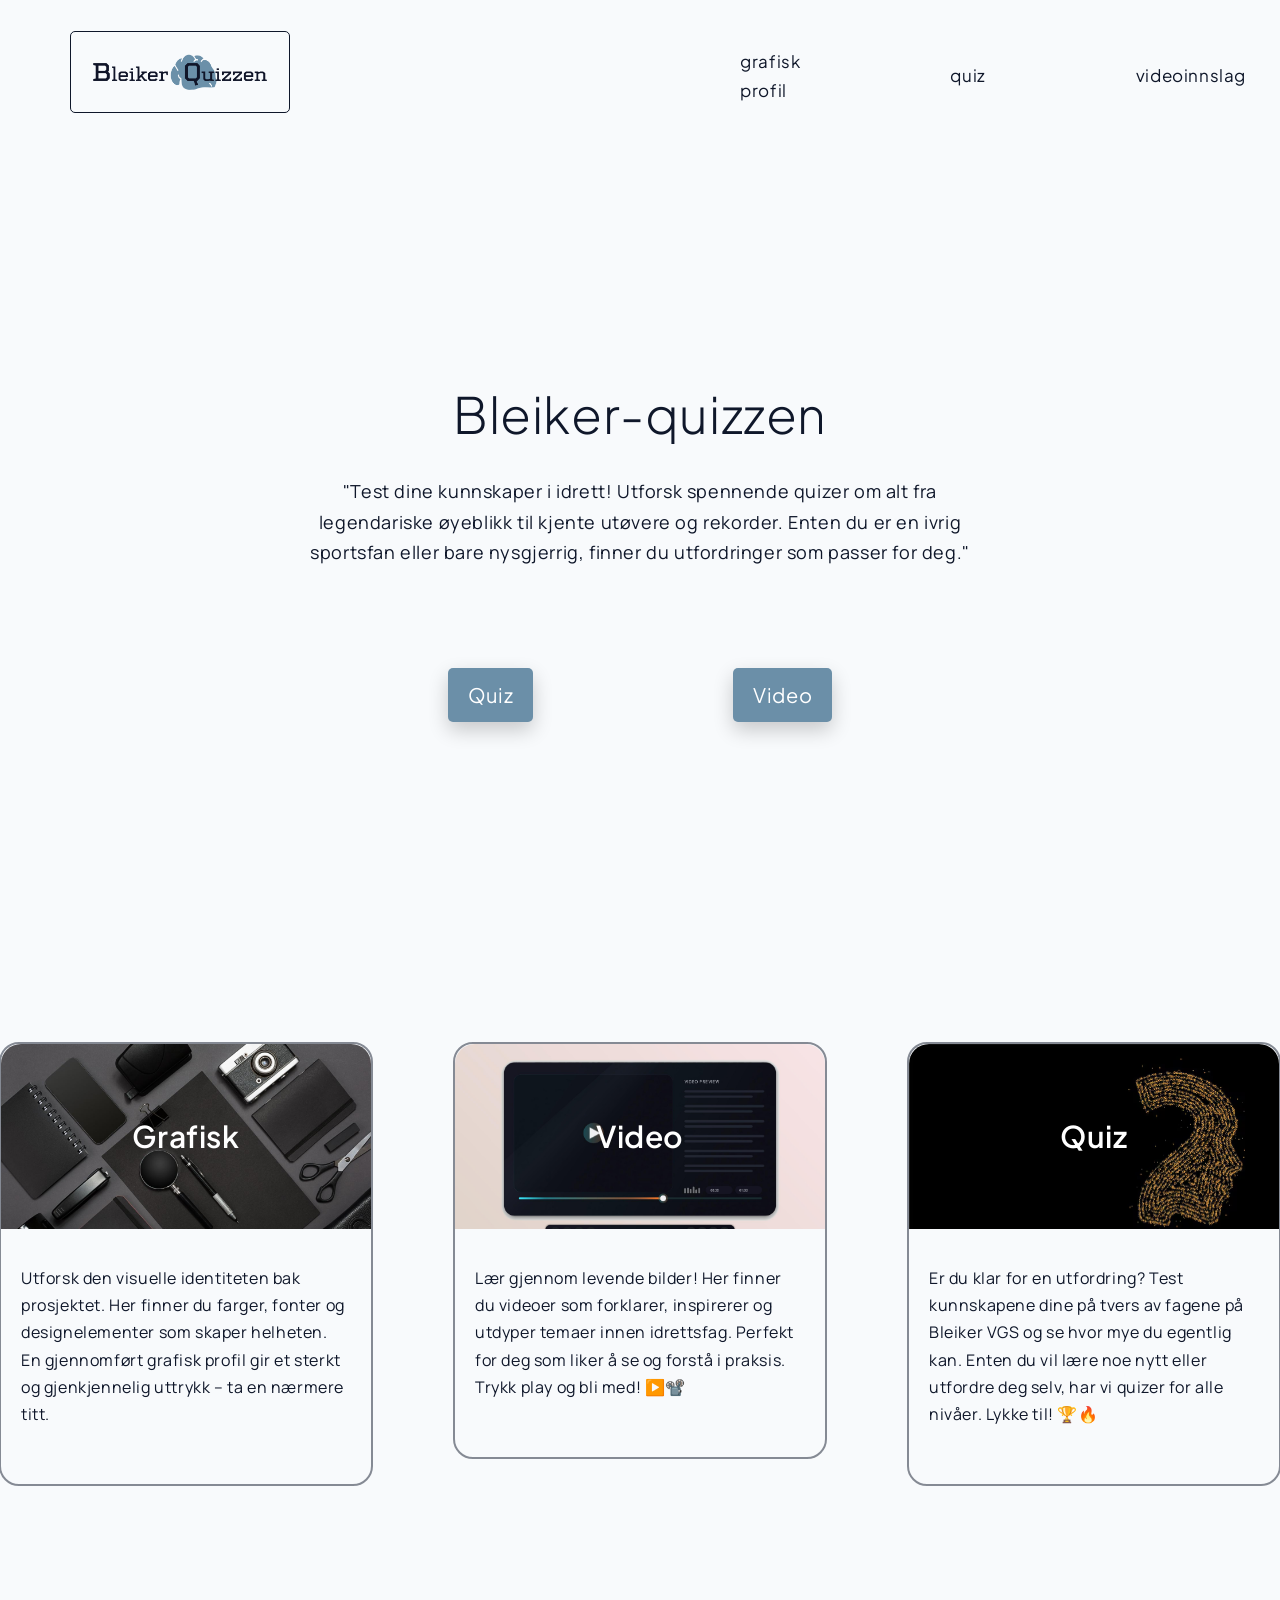
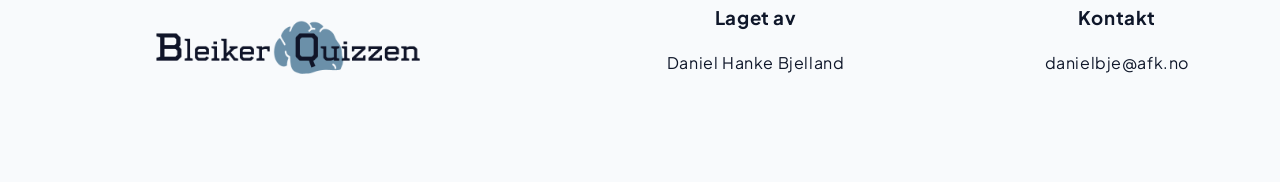
==== commit 33443b8c: "adding favicon" ====
--- a/index.html
+++ b/index.html
@@ -3,6 +3,7 @@
     <meta charset="UTF-8">
     <meta name="viewport" content="width=device-width, initial-scale=1.0">
     <title>Landingpage</title>
+    <link rel="icon" href="./img/favico.png" type="image/png">
     <link rel="stylesheet" href="./css/main.css">
 </head>
 <body>
@@ -43,7 +44,7 @@
         <a href="./html/videoinnslag.html">
             <div class="section-wrapper2">
                 <div id="section-wrapper_video"> <p>Video</p> </div>
-                <div class="section-wrapper_text"><p>Lær gjennom levende bilder! Her finner du videoer som forklarer, inspirerer og utdyper temaer innen idrettsfag. Perfekt for deg som liker å se og forstå i praksis. Trykk play og bli med!</p></div>
+                <div class="section-wrapper_text"><p>Lær gjennom levende bilder! Her finner du videoer som forklarer, inspirerer og utdyper temaer innen idrettsfag. Perfekt for deg som liker å se og forstå i praksis. Trykk play og bli med! ▶️📽️</p></div>
                 <!-- <a id="section-a" href="./html/quiz.html">Ta quizen!</a> -->
             </div>
         </a>
@@ -51,7 +52,7 @@
         <a href="./html/quiz.html">
             <div class="section-wrapper2">
                 <div id="section-wrapper_quiz"> <p>Quiz</p> </div>
-                <div class="section-wrapper_text"><p>Er du klar for en utfordring? Test kunnskapene dine på tvers av fagene på Bleiker VGS og se hvor mye du egentlig kan. Enten du vil lære noe nytt eller utfordre deg selv, har vi quizer for alle nivåer. Lykke til!</p></div>
+                <div class="section-wrapper_text"><p>Er du klar for en utfordring? Test kunnskapene dine på tvers av fagene på Bleiker VGS og se hvor mye du egentlig kan. Enten du vil lære noe nytt eller utfordre deg selv, har vi quizer for alle nivåer. Lykke til! 🏆🔥</p></div>
                 <!-- <a id="section-a" href="./html/quiz.html">Ta quizen!</a> -->
             </div>
         </a>
--- a/css/main.css
+++ b/css/main.css
@@ -30,6 +30,23 @@
     text-decoration: none;
     color: #0F172A;
     font-size: 17px;
+    position: relative;
+}
+
+.navHover::after {
+    content: "";
+    position: absolute;
+    left: 50%;
+    bottom: -7px;
+    width: 0%;
+    height: 2px;
+    background-color: currentColor;
+    transform: translateX(-50%);
+    transition: width 0.4s ease;
+}
+
+.navHover:hover::after {
+    width: 100%;
 }
 
 #nav_logo {
@@ -61,7 +78,7 @@
     display: flex;
     flex-direction: column;
     align-items: center;
-    margin-top: 80px;
+    margin-top: 70px;
 }
 
 .video-wrapper3, .section-wrapper2 {
@@ -218,9 +235,10 @@
     margin-top: 100px;
     width: 100%;
     /* height: 500px; */
-    height: 480px;
-    display: flex;
-    font-family: Plus_Jakarta_Sans;
+    height: 270px;
+    display: flex;
+    font-family: Plus_Jakarta_Sans;
+    /* background-color: rgba(0, 0, 255, 0.423); */
 }
 
 .footer_logo {
@@ -263,13 +281,14 @@
 .quiz_wrapper_1 {
     position: relative;
     z-index: 4;
-    height: 576px;
+    height: 767px;
 }
 
 #quiz-registrer_wrapper1, .quiz-omradet_wrapper {
     padding: 20px;
     border: 2px solid rgba(0, 0, 0, 0.3);
     border-radius: 20px;
+    margin-top: 30px;
 }
 
 #quiz-registrer_wrapper1 {
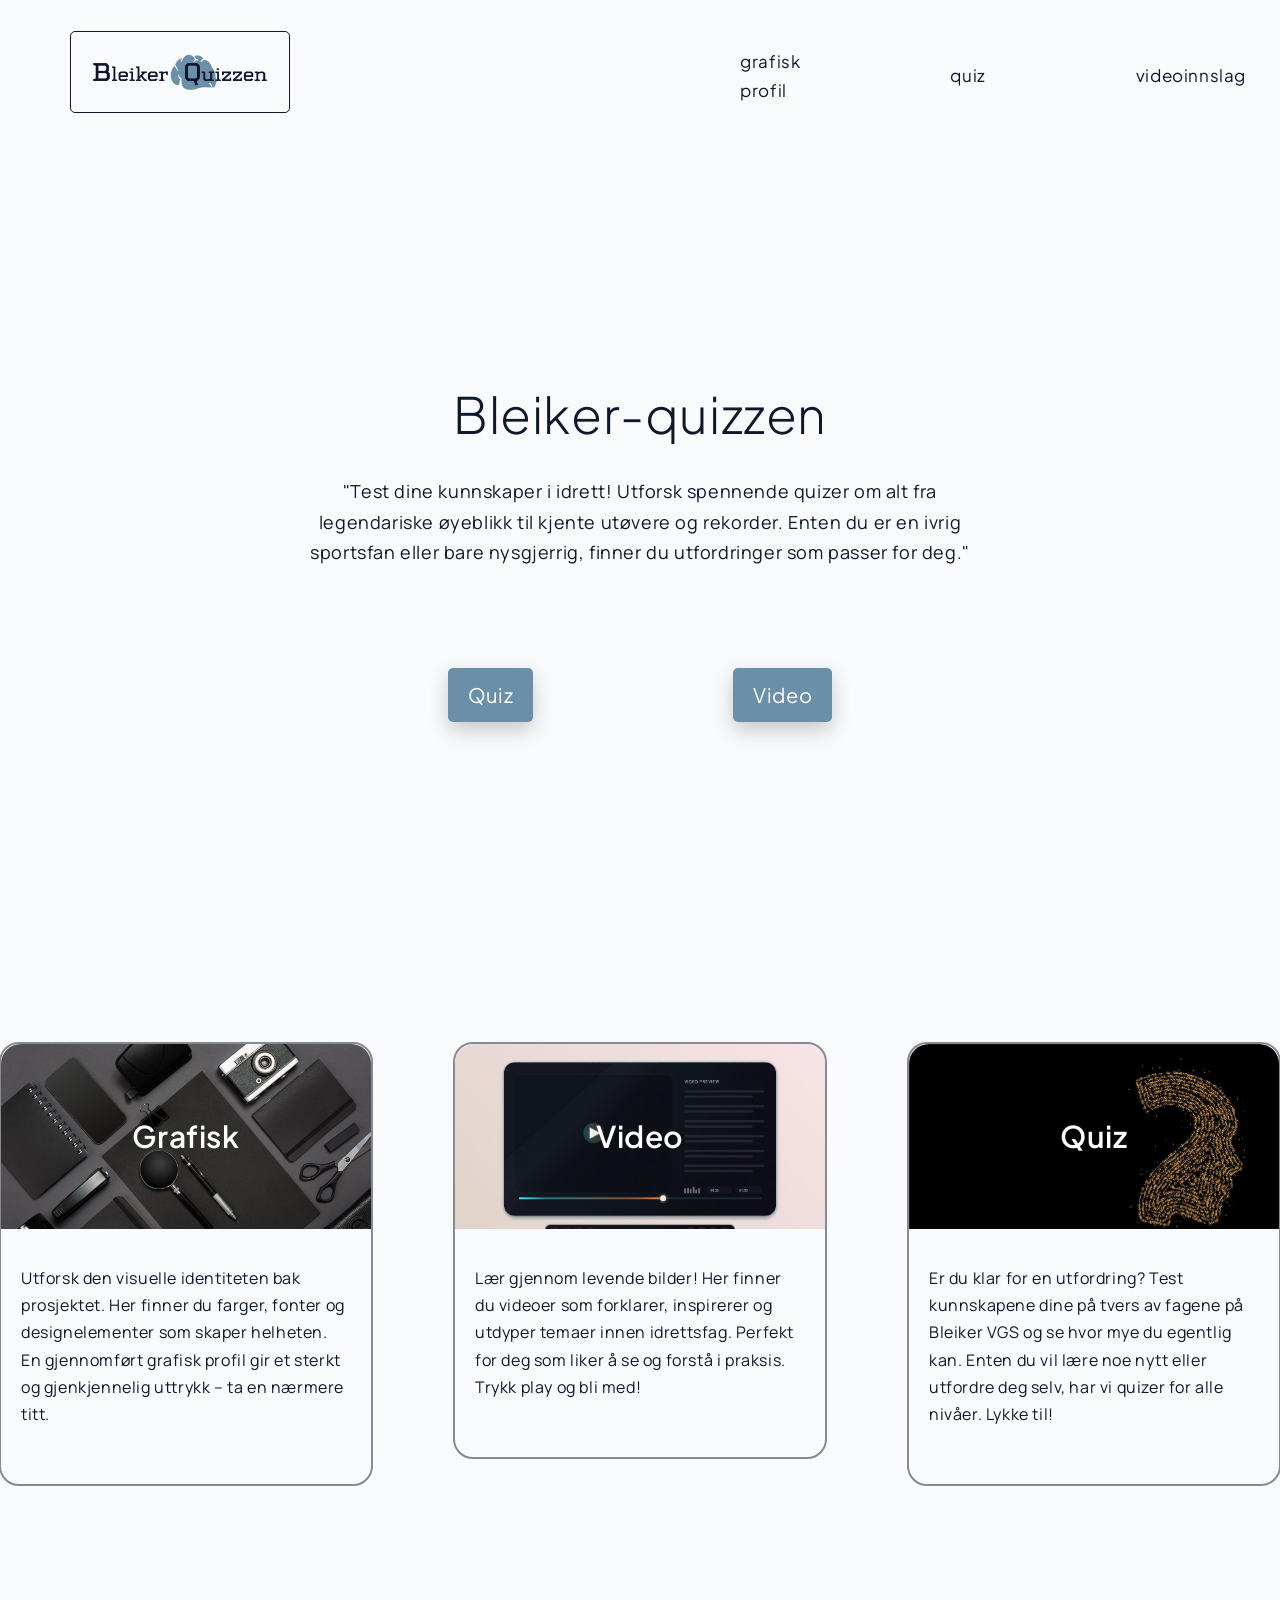
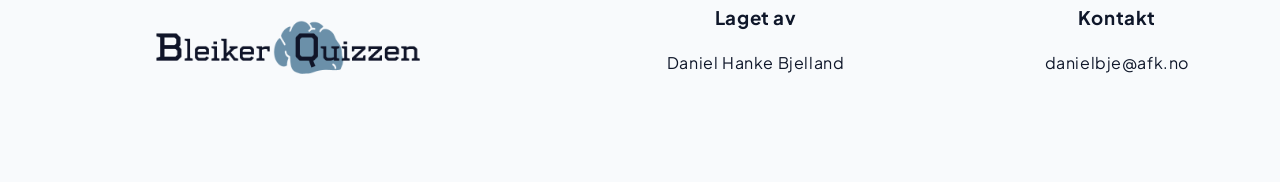
==== commit 8fe06fb9: "fixing merge conflict" ====
--- a/index.html
+++ b/index.html
@@ -12,10 +12,10 @@
     <nav>
         <ul>
             <li> <a href="./index.html"> <img id="nav_logo" src="./img/logo/3x/Vanlig@3x.png" alt="Logoen"> </a></li>
-            <li><a href="./html/grafisk_profil.html">grafisk profil</a></li>
-            <li><a href="./html/quiz.html">quiz</a></li>
-            <li><a href="./html/videoinnslag.html">videoinnslag</a></li>
-            <li><a href="./html/annonse.html">annonser</a></li>
+            <li><a class="navHover" href="./html/grafisk_profil.html">grafisk profil</a></li>
+            <li><a class="navHover" href="./html/quiz.html">quiz</a></li>
+            <li><a class="navHover" href="./html/videoinnslag.html">videoinnslag</a></li>
+            <li><a class="navHover" href="./html/annonse.html">annonser</a></li>
         </ul>
     </nav>
     <!-- nav bar slutt -->
@@ -44,7 +44,7 @@
         <a href="./html/videoinnslag.html">
             <div class="section-wrapper2">
                 <div id="section-wrapper_video"> <p>Video</p> </div>
-                <div class="section-wrapper_text"><p>Lær gjennom levende bilder! Her finner du videoer som forklarer, inspirerer og utdyper temaer innen idrettsfag. Perfekt for deg som liker å se og forstå i praksis. Trykk play og bli med! ▶️📽️</p></div>
+                <div class="section-wrapper_text"><p>Lær gjennom levende bilder! Her finner du videoer som forklarer, inspirerer og utdyper temaer innen idrettsfag. Perfekt for deg som liker å se og forstå i praksis. Trykk play og bli med!</p></div>
                 <!-- <a id="section-a" href="./html/quiz.html">Ta quizen!</a> -->
             </div>
         </a>
@@ -52,7 +52,7 @@
         <a href="./html/quiz.html">
             <div class="section-wrapper2">
                 <div id="section-wrapper_quiz"> <p>Quiz</p> </div>
-                <div class="section-wrapper_text"><p>Er du klar for en utfordring? Test kunnskapene dine på tvers av fagene på Bleiker VGS og se hvor mye du egentlig kan. Enten du vil lære noe nytt eller utfordre deg selv, har vi quizer for alle nivåer. Lykke til! 🏆🔥</p></div>
+                <div class="section-wrapper_text"><p>Er du klar for en utfordring? Test kunnskapene dine på tvers av fagene på Bleiker VGS og se hvor mye du egentlig kan. Enten du vil lære noe nytt eller utfordre deg selv, har vi quizer for alle nivåer. Lykke til!</p></div>
                 <!-- <a id="section-a" href="./html/quiz.html">Ta quizen!</a> -->
             </div>
         </a>
